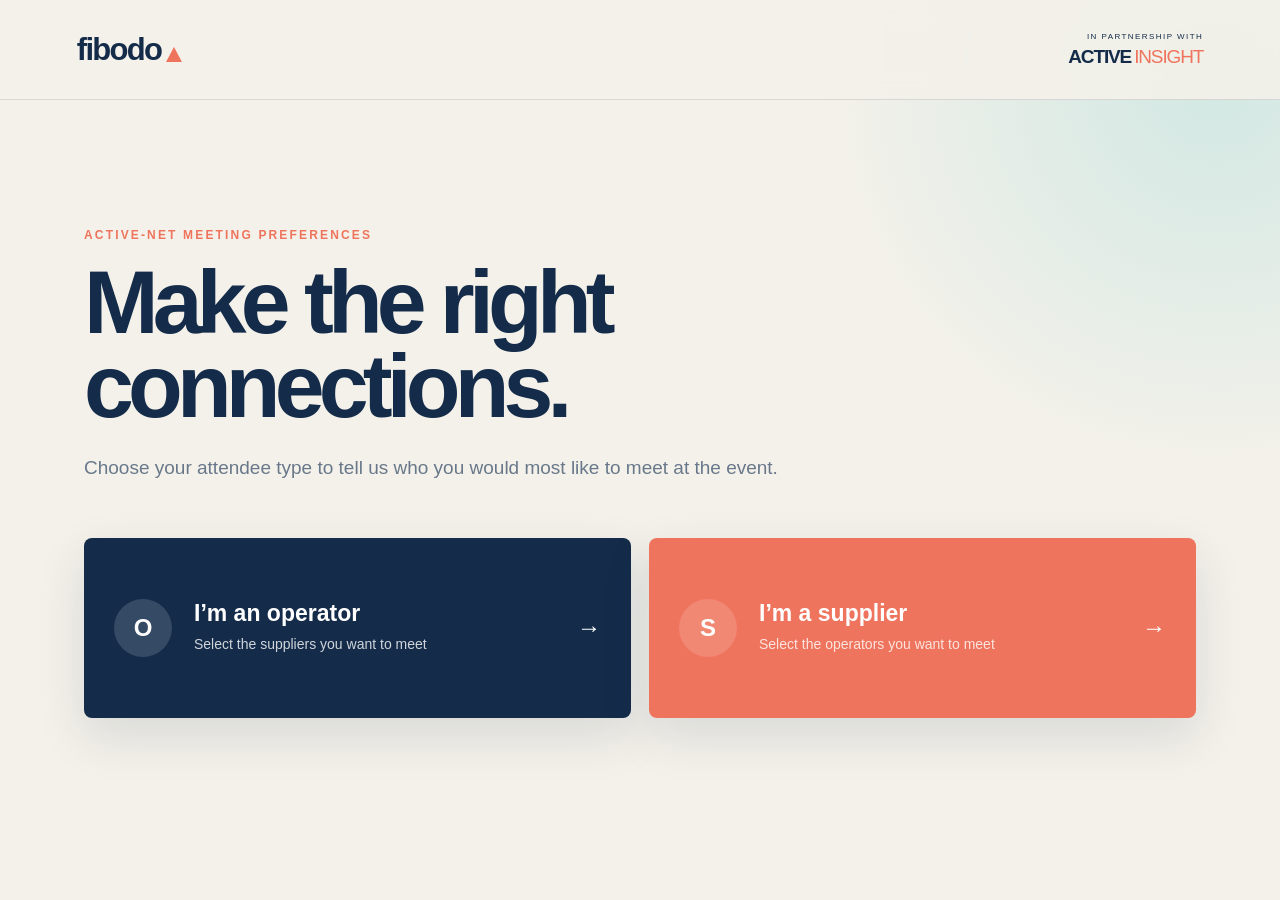
==== index.html @ 4c9e54e3 "Add" ====
<!doctype html>
<html lang="en">
<head>
  <meta charset="utf-8">
  <meta name="viewport" content="width=device-width, initial-scale=1">
  <meta name="description" content="Choose your active-net meeting preferences.">
  <title>fibodo Meeting Selector</title>
  <link rel="stylesheet" href="styles.css">
</head>
<body>
  <main class="site-shell">
    <header class="brand-header">
      <a href="index.html" class="fibodo-logo" aria-label="Meeting preferences home"><span>fibodo</span><i aria-hidden="true"></i></a>
      <div class="partner-lockup" aria-label="In partnership with Active Insight"><small>IN PARTNERSHIP WITH</small><strong>ACTIVE<span>INSIGHT</span></strong></div>
    </header>
    <section class="welcome">
      <div class="eyebrow">active-net meeting preferences</div>
      <h1>Make the right connections.</h1>
      <p>Choose your attendee type to tell us who you would most like to meet at the event.</p>
      <div class="journey-grid">
        <a href="operators.html" class="journey-card"><span class="journey-icon">O</span><span><strong>I’m an operator</strong><small>Select the suppliers you want to meet</small></span><b aria-hidden="true">→</b></a>
        <a href="suppliers.html" class="journey-card coral"><span class="journey-icon">S</span><span><strong>I’m a supplier</strong><small>Select the operators you want to meet</small></span><b aria-hidden="true">→</b></a>
      </div>
    </section>
  </main>
</body>
</html>
---- styles.css ----
:root{--navy:#142c4a;--coral:#ef745d;--aqua:#59c7cc;--cream:#f4f1ea;--ink:#18283b;--muted:#68788a;--line:#dce3e8;--white:#fff}*{box-sizing:border-box}html{scroll-behavior:smooth}body{margin:0;background:var(--cream);color:var(--ink);font-family:Arial,Helvetica,sans-serif}button,input{font:inherit}[hidden]{display:none!important}.site-shell{min-height:100vh;background:radial-gradient(circle at 95% 9%,rgba(89,199,204,.22),transparent 25rem),var(--cream)}
.brand-header{min-height:100px;display:flex;align-items:center;justify-content:space-between;padding:24px clamp(24px,6vw,88px);border-bottom:1px solid rgba(20,44,74,.12);background:rgba(244,241,234,.88);backdrop-filter:blur(12px)}.fibodo-logo{color:var(--navy);font-size:31px;font-weight:800;letter-spacing:-1.7px;text-decoration:none;display:flex;align-items:flex-end;gap:5px}.fibodo-logo i{width:0;height:0;border-left:8px solid transparent;border-right:8px solid transparent;border-bottom:15px solid var(--coral);margin-bottom:6px}.partner-lockup{text-align:right;color:var(--navy);line-height:1}.partner-lockup small{display:block;font-size:8px;letter-spacing:.18em;margin-bottom:6px}.partner-lockup strong{font-size:19px;letter-spacing:-.06em}.partner-lockup span{color:var(--coral);font-weight:400;margin-left:3px}
.welcome,.success-card{max-width:1160px;margin:0 auto;padding:clamp(72px,10vw,140px) 24px}.welcome h1,.form-hero h1,.success-card h1{color:var(--navy);font-size:clamp(48px,7vw,92px);line-height:.94;letter-spacing:-.065em;margin:18px 0 24px;max-width:900px}.welcome>p,.form-hero>p,.success-card p{color:var(--muted);font-size:19px;line-height:1.65;max-width:720px}.eyebrow{color:var(--coral);font-size:12px;font-weight:800;letter-spacing:.18em;text-transform:uppercase}.journey-grid{display:grid;grid-template-columns:1fr 1fr;gap:18px;margin-top:54px}.journey-card{min-height:180px;display:grid;grid-template-columns:auto 1fr auto;align-items:center;gap:22px;padding:30px;border-radius:8px;color:white;background:var(--navy);text-decoration:none;box-shadow:0 18px 50px rgba(20,44,74,.12);transition:transform .2s,box-shadow .2s}.journey-card:hover{transform:translateY(-4px);box-shadow:0 24px 60px rgba(20,44,74,.2)}.journey-card.coral{background:var(--coral)}.journey-icon{display:grid;place-items:center;width:58px;height:58px;border-radius:50%;background:rgba(255,255,255,.14);font-size:24px;font-weight:800}.journey-card strong,.journey-card small{display:block}.journey-card strong{font-size:23px;margin-bottom:8px}.journey-card small{opacity:.8;font-size:14px;line-height:1.4}.journey-card>b{font-size:24px}
.form-hero{background:var(--navy);color:white;padding:52px max(24px,calc((100vw - 1080px)/2));position:relative;overflow:hidden}.form-hero:after{content:"";position:absolute;width:280px;height:280px;border:72px solid var(--aqua);border-radius:50%;right:-90px;top:-110px;opacity:.24}.form-hero h1{color:white;font-size:clamp(43px,6vw,72px);max-width:820px;position:relative;z-index:1}.form-hero>p{color:#cbd8e4;position:relative;z-index:1}.back-link{color:#fff;display:inline-flex;gap:8px;align-items:center;text-decoration:none;font-size:14px;margin-bottom:48px;opacity:.75}.meeting-form{max-width:1080px;margin:0 auto;padding:64px 24px 0}fieldset{border:0;padding:0;margin:0 0 60px;min-width:0}legend,.selection-heading legend{color:var(--navy);font-size:30px;font-weight:800;letter-spacing:-.04em;margin-bottom:28px}.field-grid{display:grid;grid-template-columns:1fr 1fr;gap:22px}.field-grid label>span{display:block;font-size:13px;font-weight:700;margin-bottom:9px}.field-grid input,.search-box input{width:100%;height:54px;border-radius:5px;background:white;border:1px solid var(--line);padding:0 16px;outline:none}.field-grid input:focus,.search-box input:focus{border-color:var(--aqua);box-shadow:0 0 0 3px rgba(89,199,204,.18)}
.selection-heading{display:flex;justify-content:space-between;align-items:center}.selection-heading legend{margin:0}.selection-count{background:#dceff0;color:var(--navy);font-size:12px;font-weight:800;padding:9px 13px;border-radius:100px}.search-box{display:block;position:relative;margin:26px 0 18px}.search-box>span:first-child{position:absolute;left:16px;top:13px;font-size:24px;color:var(--muted);z-index:2}.search-box input{padding-left:48px}.company-grid{display:grid;grid-template-columns:repeat(3,1fr);gap:12px}.company-option{min-height:78px;background:#fff;border:1px solid var(--line);border-radius:6px;padding:14px;display:grid;grid-template-columns:42px 1fr auto;gap:12px;align-items:center;font-size:14px;font-weight:700;cursor:pointer;transition:border .18s,transform .18s,box-shadow .18s}.company-option:hover{border-color:var(--aqua);transform:translateY(-1px);box-shadow:0 8px 24px rgba(20,44,74,.07)}.company-mark{width:42px;height:42px;display:grid;place-items:center;border-radius:50%;background:var(--navy);color:white;font-size:17px}.company-option input{appearance:none;width:22px;height:22px;border:1px solid #aebbc7;border-radius:4px;display:grid;place-content:center;cursor:pointer}.company-option input:before{content:"✓";color:white;font-size:15px;font-weight:900;transform:scale(0);transition:transform .12s}.company-option input:checked{background:var(--coral);border-color:var(--coral)}.company-option input:checked:before{transform:scale(1)}.company-option input:focus-visible{outline:3px solid rgba(89,199,204,.4);outline-offset:2px}
.submit-bar{position:sticky;bottom:0;background:var(--white);box-shadow:0 -10px 35px rgba(20,44,74,.09);border-radius:8px 8px 0 0;padding:18px 22px;display:flex;align-items:center;justify-content:space-between;z-index:5}.submit-bar>div{display:flex;align-items:baseline;gap:8px}.submit-bar strong{color:var(--coral);font-size:24px}.submit-bar span{color:var(--muted);font-size:13px}.submit-bar button{height:49px;padding:0 25px;border:0;border-radius:4px;background:var(--coral);color:#fff;font-weight:800;cursor:pointer}.submit-bar button:hover{background:#dc624d}.submit-bar button:disabled{background:#a9b2ba;cursor:not-allowed}.form-error{color:#b42318;text-align:right;margin:10px 0 0;font-size:14px}.empty-state{text-align:center;padding:40px;color:var(--muted)}footer{text-align:center;color:var(--muted);padding:40px 24px;font-size:12px}footer strong{color:var(--navy)}.success-card{text-align:center;max-width:760px}.success-tick{display:grid;place-items:center;width:58px;height:58px;border-radius:50%;background:var(--coral);color:white;font-size:30px;margin:0 auto 28px}.success-card h1{font-size:72px}.success-card p{margin:0 auto 28px}.success-card a{color:var(--navy);font-weight:800}.sr-only{position:absolute;width:1px;height:1px;padding:0;margin:-1px;overflow:hidden;clip:rect(0,0,0,0);white-space:nowrap;border:0}
@media(max-width:800px){.journey-grid,.field-grid{grid-template-columns:1fr}.company-grid{grid-template-columns:1fr 1fr}.brand-header{min-height:84px}.meeting-form{padding-top:44px}.form-hero{padding-top:34px}.back-link{margin-bottom:36px}}@media(max-width:560px){.partner-lockup small{display:none}.partner-lockup strong{font-size:15px}.company-grid{grid-template-columns:1fr}.journey-card{min-height:150px;padding:22px;grid-template-columns:auto 1fr}.journey-card>b{display:none}.submit-bar{margin:0 -10px}.selection-heading{align-items:flex-end}.welcome h1{font-size:54px}.form-hero h1{font-size:44px}.success-card h1{font-size:58px}}@media(prefers-reduced-motion:reduce){*{scroll-behavior:auto!important;transition:none!important}}
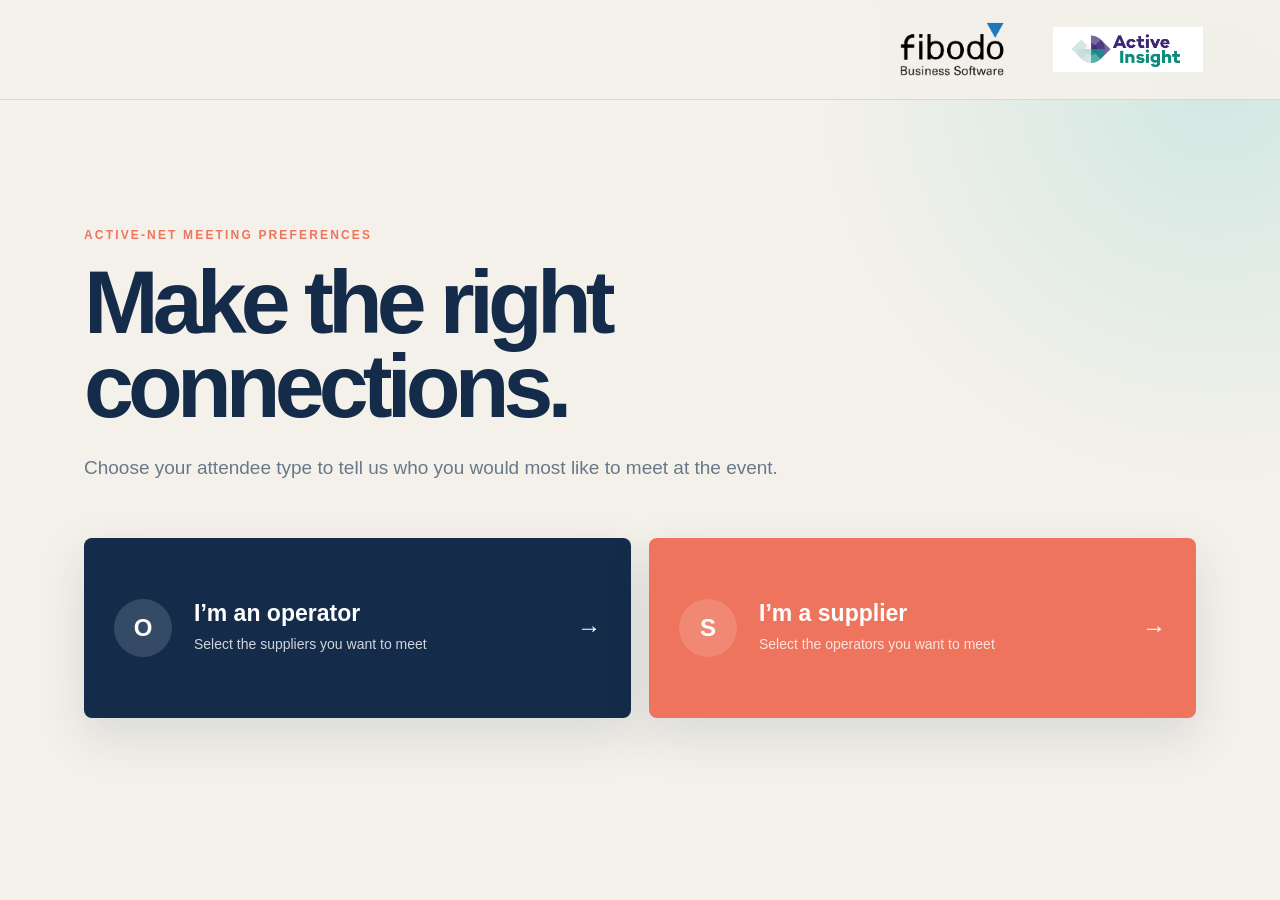
==== commit 23998d8b: "Add Co-authored-by: Codex <noreply@openai.com>" ====
--- a/index.html
+++ b/index.html
@@ -10,8 +10,10 @@
 <body>
   <main class="site-shell">
     <header class="brand-header">
-      <a href="index.html" class="fibodo-logo" aria-label="Meeting preferences home"><span>fibodo</span><i aria-hidden="true"></i></a>
-      <div class="partner-lockup" aria-label="In partnership with Active Insight"><small>IN PARTNERSHIP WITH</small><strong>ACTIVE<span>INSIGHT</span></strong></div>
+      <div class="brand-logos">
+        <a href="index.html" aria-label="Meeting preferences home"><img class="fibodo-logo" src="fibodo-logo.svg" alt="fibodo"></a>
+        <img class="active-insight-logo" src="ACT232-active-insight-logo_jpg-e1696514725689.jpg" alt="Active Insight">
+      </div>
     </header>
     <section class="welcome">
       <div class="eyebrow">active-net meeting preferences</div>
--- a/styles.css
+++ b/styles.css
@@ -1,7 +1,7 @@
 :root{--navy:#142c4a;--coral:#ef745d;--aqua:#59c7cc;--cream:#f4f1ea;--ink:#18283b;--muted:#68788a;--line:#dce3e8;--white:#fff}*{box-sizing:border-box}html{scroll-behavior:smooth}body{margin:0;background:var(--cream);color:var(--ink);font-family:Arial,Helvetica,sans-serif}button,input{font:inherit}[hidden]{display:none!important}.site-shell{min-height:100vh;background:radial-gradient(circle at 95% 9%,rgba(89,199,204,.22),transparent 25rem),var(--cream)}
-.brand-header{min-height:100px;display:flex;align-items:center;justify-content:space-between;padding:24px clamp(24px,6vw,88px);border-bottom:1px solid rgba(20,44,74,.12);background:rgba(244,241,234,.88);backdrop-filter:blur(12px)}.fibodo-logo{color:var(--navy);font-size:31px;font-weight:800;letter-spacing:-1.7px;text-decoration:none;display:flex;align-items:flex-end;gap:5px}.fibodo-logo i{width:0;height:0;border-left:8px solid transparent;border-right:8px solid transparent;border-bottom:15px solid var(--coral);margin-bottom:6px}.partner-lockup{text-align:right;color:var(--navy);line-height:1}.partner-lockup small{display:block;font-size:8px;letter-spacing:.18em;margin-bottom:6px}.partner-lockup strong{font-size:19px;letter-spacing:-.06em}.partner-lockup span{color:var(--coral);font-weight:400;margin-left:3px}
+.brand-header{min-height:100px;display:flex;align-items:center;justify-content:flex-end;padding:16px clamp(24px,6vw,88px);border-bottom:1px solid rgba(20,44,74,.12);background:rgba(244,241,234,.88);backdrop-filter:blur(12px)}.brand-logos{display:flex;align-items:center;justify-content:flex-end;gap:clamp(14px,2vw,28px)}.brand-logos a{display:flex;align-items:center}.fibodo-logo{display:block;width:clamp(112px,12vw,150px);height:auto}.active-insight-logo{display:block;width:clamp(112px,12vw,150px);height:56px;object-fit:contain}
 .welcome,.success-card{max-width:1160px;margin:0 auto;padding:clamp(72px,10vw,140px) 24px}.welcome h1,.form-hero h1,.success-card h1{color:var(--navy);font-size:clamp(48px,7vw,92px);line-height:.94;letter-spacing:-.065em;margin:18px 0 24px;max-width:900px}.welcome>p,.form-hero>p,.success-card p{color:var(--muted);font-size:19px;line-height:1.65;max-width:720px}.eyebrow{color:var(--coral);font-size:12px;font-weight:800;letter-spacing:.18em;text-transform:uppercase}.journey-grid{display:grid;grid-template-columns:1fr 1fr;gap:18px;margin-top:54px}.journey-card{min-height:180px;display:grid;grid-template-columns:auto 1fr auto;align-items:center;gap:22px;padding:30px;border-radius:8px;color:white;background:var(--navy);text-decoration:none;box-shadow:0 18px 50px rgba(20,44,74,.12);transition:transform .2s,box-shadow .2s}.journey-card:hover{transform:translateY(-4px);box-shadow:0 24px 60px rgba(20,44,74,.2)}.journey-card.coral{background:var(--coral)}.journey-icon{display:grid;place-items:center;width:58px;height:58px;border-radius:50%;background:rgba(255,255,255,.14);font-size:24px;font-weight:800}.journey-card strong,.journey-card small{display:block}.journey-card strong{font-size:23px;margin-bottom:8px}.journey-card small{opacity:.8;font-size:14px;line-height:1.4}.journey-card>b{font-size:24px}
 .form-hero{background:var(--navy);color:white;padding:52px max(24px,calc((100vw - 1080px)/2));position:relative;overflow:hidden}.form-hero:after{content:"";position:absolute;width:280px;height:280px;border:72px solid var(--aqua);border-radius:50%;right:-90px;top:-110px;opacity:.24}.form-hero h1{color:white;font-size:clamp(43px,6vw,72px);max-width:820px;position:relative;z-index:1}.form-hero>p{color:#cbd8e4;position:relative;z-index:1}.back-link{color:#fff;display:inline-flex;gap:8px;align-items:center;text-decoration:none;font-size:14px;margin-bottom:48px;opacity:.75}.meeting-form{max-width:1080px;margin:0 auto;padding:64px 24px 0}fieldset{border:0;padding:0;margin:0 0 60px;min-width:0}legend,.selection-heading legend{color:var(--navy);font-size:30px;font-weight:800;letter-spacing:-.04em;margin-bottom:28px}.field-grid{display:grid;grid-template-columns:1fr 1fr;gap:22px}.field-grid label>span{display:block;font-size:13px;font-weight:700;margin-bottom:9px}.field-grid input,.search-box input{width:100%;height:54px;border-radius:5px;background:white;border:1px solid var(--line);padding:0 16px;outline:none}.field-grid input:focus,.search-box input:focus{border-color:var(--aqua);box-shadow:0 0 0 3px rgba(89,199,204,.18)}
 .selection-heading{display:flex;justify-content:space-between;align-items:center}.selection-heading legend{margin:0}.selection-count{background:#dceff0;color:var(--navy);font-size:12px;font-weight:800;padding:9px 13px;border-radius:100px}.search-box{display:block;position:relative;margin:26px 0 18px}.search-box>span:first-child{position:absolute;left:16px;top:13px;font-size:24px;color:var(--muted);z-index:2}.search-box input{padding-left:48px}.company-grid{display:grid;grid-template-columns:repeat(3,1fr);gap:12px}.company-option{min-height:78px;background:#fff;border:1px solid var(--line);border-radius:6px;padding:14px;display:grid;grid-template-columns:42px 1fr auto;gap:12px;align-items:center;font-size:14px;font-weight:700;cursor:pointer;transition:border .18s,transform .18s,box-shadow .18s}.company-option:hover{border-color:var(--aqua);transform:translateY(-1px);box-shadow:0 8px 24px rgba(20,44,74,.07)}.company-mark{width:42px;height:42px;display:grid;place-items:center;border-radius:50%;background:var(--navy);color:white;font-size:17px}.company-option input{appearance:none;width:22px;height:22px;border:1px solid #aebbc7;border-radius:4px;display:grid;place-content:center;cursor:pointer}.company-option input:before{content:"✓";color:white;font-size:15px;font-weight:900;transform:scale(0);transition:transform .12s}.company-option input:checked{background:var(--coral);border-color:var(--coral)}.company-option input:checked:before{transform:scale(1)}.company-option input:focus-visible{outline:3px solid rgba(89,199,204,.4);outline-offset:2px}
 .submit-bar{position:sticky;bottom:0;background:var(--white);box-shadow:0 -10px 35px rgba(20,44,74,.09);border-radius:8px 8px 0 0;padding:18px 22px;display:flex;align-items:center;justify-content:space-between;z-index:5}.submit-bar>div{display:flex;align-items:baseline;gap:8px}.submit-bar strong{color:var(--coral);font-size:24px}.submit-bar span{color:var(--muted);font-size:13px}.submit-bar button{height:49px;padding:0 25px;border:0;border-radius:4px;background:var(--coral);color:#fff;font-weight:800;cursor:pointer}.submit-bar button:hover{background:#dc624d}.submit-bar button:disabled{background:#a9b2ba;cursor:not-allowed}.form-error{color:#b42318;text-align:right;margin:10px 0 0;font-size:14px}.empty-state{text-align:center;padding:40px;color:var(--muted)}footer{text-align:center;color:var(--muted);padding:40px 24px;font-size:12px}footer strong{color:var(--navy)}.success-card{text-align:center;max-width:760px}.success-tick{display:grid;place-items:center;width:58px;height:58px;border-radius:50%;background:var(--coral);color:white;font-size:30px;margin:0 auto 28px}.success-card h1{font-size:72px}.success-card p{margin:0 auto 28px}.success-card a{color:var(--navy);font-weight:800}.sr-only{position:absolute;width:1px;height:1px;padding:0;margin:-1px;overflow:hidden;clip:rect(0,0,0,0);white-space:nowrap;border:0}
-@media(max-width:800px){.journey-grid,.field-grid{grid-template-columns:1fr}.company-grid{grid-template-columns:1fr 1fr}.brand-header{min-height:84px}.meeting-form{padding-top:44px}.form-hero{padding-top:34px}.back-link{margin-bottom:36px}}@media(max-width:560px){.partner-lockup small{display:none}.partner-lockup strong{font-size:15px}.company-grid{grid-template-columns:1fr}.journey-card{min-height:150px;padding:22px;grid-template-columns:auto 1fr}.journey-card>b{display:none}.submit-bar{margin:0 -10px}.selection-heading{align-items:flex-end}.welcome h1{font-size:54px}.form-hero h1{font-size:44px}.success-card h1{font-size:58px}}@media(prefers-reduced-motion:reduce){*{scroll-behavior:auto!important;transition:none!important}}
+@media(max-width:800px){.journey-grid,.field-grid{grid-template-columns:1fr}.company-grid{grid-template-columns:1fr 1fr}.brand-header{min-height:84px}.meeting-form{padding-top:44px}.form-hero{padding-top:34px}.back-link{margin-bottom:36px}}@media(max-width:560px){.brand-header{padding-block:12px}.brand-logos{gap:12px}.fibodo-logo,.active-insight-logo{width:100px}.active-insight-logo{height:48px}.company-grid{grid-template-columns:1fr}.journey-card{min-height:150px;padding:22px;grid-template-columns:auto 1fr}.journey-card>b{display:none}.submit-bar{margin:0 -10px}.selection-heading{align-items:flex-end}.welcome h1{font-size:54px}.form-hero h1{font-size:44px}.success-card h1{font-size:58px}}@media(prefers-reduced-motion:reduce){*{scroll-behavior:auto!important;transition:none!important}}
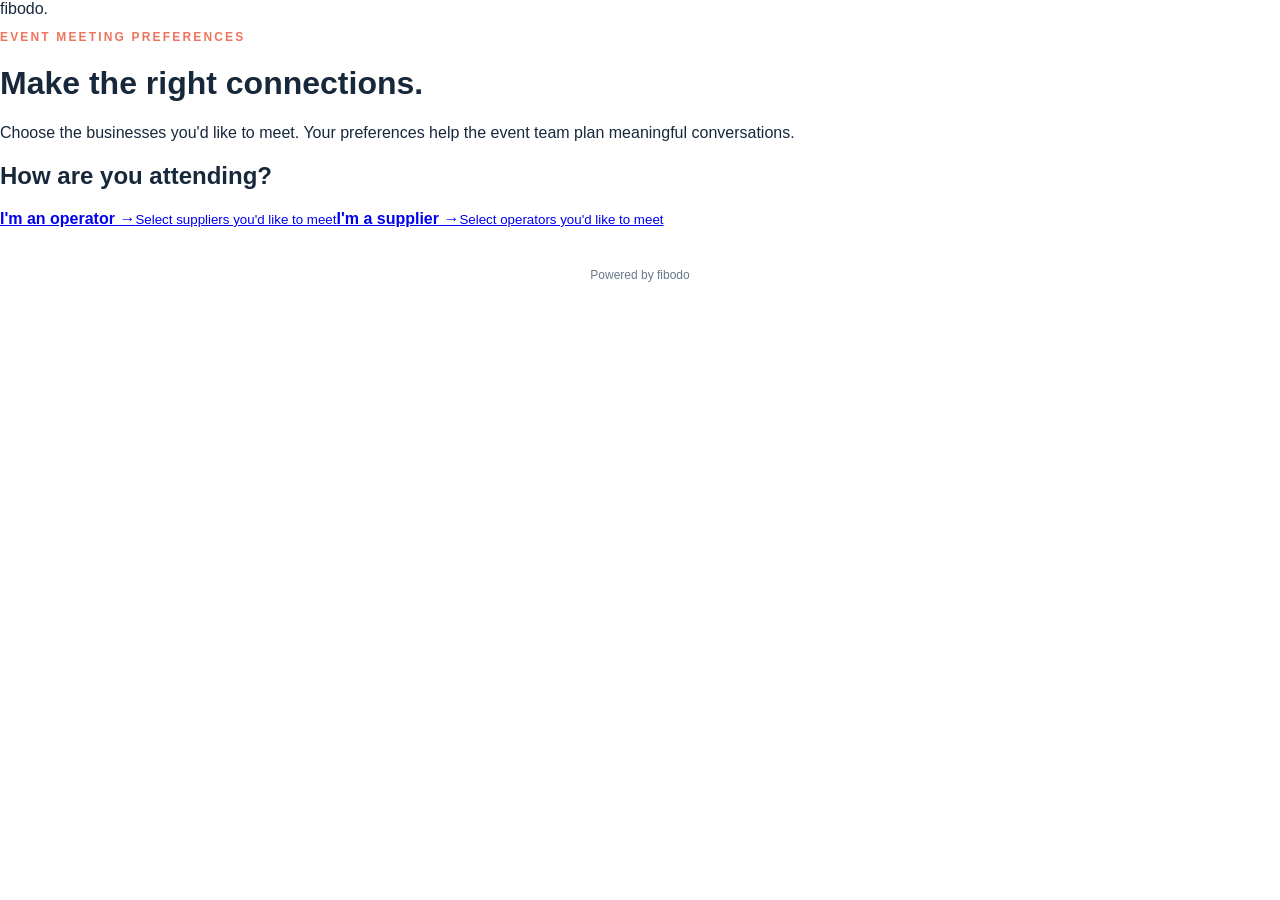
==== commit 2f430d8e: "Add" ====
--- a/index.html
+++ b/index.html
@@ -1,29 +1,32 @@
 <!doctype html>
 <html lang="en">
+
 <head>
-  <meta charset="utf-8">
-  <meta name="viewport" content="width=device-width, initial-scale=1">
-  <meta name="description" content="Choose your active-net meeting preferences.">
-  <title>fibodo Meeting Selector</title>
-  <link rel="stylesheet" href="styles.css">
+    <meta charset="utf-8">
+    <meta name="viewport" content="width=device-width,initial-scale=1">
+    <title>Meeting Selector | fibodo</title>
+    <link rel="stylesheet" href="styles.css">
 </head>
+
 <body>
-  <main class="site-shell">
-    <header class="brand-header">
-      <div class="brand-logos">
-        <a href="index.html" aria-label="Meeting preferences home"><img class="fibodo-logo" src="fibodo-logo.svg" alt="fibodo"></a>
-        <img class="active-insight-logo" src="ACT232-active-insight-logo_jpg-e1696514725689.jpg" alt="Active Insight">
-      </div>
-    </header>
-    <section class="welcome">
-      <div class="eyebrow">active-net meeting preferences</div>
-      <h1>Make the right connections.</h1>
-      <p>Choose your attendee type to tell us who you would most like to meet at the event.</p>
-      <div class="journey-grid">
-        <a href="operators.html" class="journey-card"><span class="journey-icon">O</span><span><strong>I’m an operator</strong><small>Select the suppliers you want to meet</small></span><b aria-hidden="true">→</b></a>
-        <a href="suppliers.html" class="journey-card coral"><span class="journey-icon">S</span><span><strong>I’m a supplier</strong><small>Select the operators you want to meet</small></span><b aria-hidden="true">→</b></a>
-      </div>
-    </section>
-  </main>
+    <main class="wrap">
+        <header>
+            <div class="brand">fibodo<span>.</span></div>
+            <p class="eyebrow">EVENT MEETING PREFERENCES</p>
+            <h1>Make the right connections.</h1>
+            <p class="intro">Choose the businesses you'd like to meet. Your preferences help the event team plan
+                meaningful conversations.</p>
+        </header>
+        <section class="panel">
+            <div id="choice">
+                <h2>How are you attending?</h2>
+                <div class="roles"><a class="role" href="operators.html"><strong>I'm an operator →</strong><small>Select
+                            suppliers you'd like to meet</small></a><a class="role" href="suppliers.html"><strong>I'm a
+                            supplier →</strong><small>Select operators you'd like to meet</small></a></div>
+            </div>
+        </section>
+        <footer>Powered by fibodo</footer>
+    </main>
 </body>
-</html>
+
+</html>
--- a/styles.css
+++ b/styles.css
@@ -1,7 +1,7 @@
-:root{--navy:#142c4a;--coral:#ef745d;--aqua:#59c7cc;--cream:#f4f1ea;--ink:#18283b;--muted:#68788a;--line:#dce3e8;--white:#fff}*{box-sizing:border-box}html{scroll-behavior:smooth}body{margin:0;background:var(--cream);color:var(--ink);font-family:Arial,Helvetica,sans-serif}button,input{font:inherit}[hidden]{display:none!important}.site-shell{min-height:100vh;background:radial-gradient(circle at 95% 9%,rgba(89,199,204,.22),transparent 25rem),var(--cream)}
-.brand-header{min-height:100px;display:flex;align-items:center;justify-content:flex-end;padding:16px clamp(24px,6vw,88px);border-bottom:1px solid rgba(20,44,74,.12);background:rgba(244,241,234,.88);backdrop-filter:blur(12px)}.brand-logos{display:flex;align-items:center;justify-content:flex-end;gap:clamp(14px,2vw,28px)}.brand-logos a{display:flex;align-items:center}.fibodo-logo{display:block;width:clamp(112px,12vw,150px);height:auto}.active-insight-logo{display:block;width:clamp(112px,12vw,150px);height:56px;object-fit:contain}
+:root{--navy:#142c4a;--coral:#ef745d;--aqua:#59c7cc;--cream:#f4f1ea;--ink:#18283b;--muted:#68788a;--line:#dce3e8;--white:#fff}*{box-sizing:border-box}html{scroll-behavior:smooth}body{margin:0;background:var(--white);color:var(--ink);font-family:Arial,Helvetica,sans-serif}button,input{font:inherit}[hidden]{display:none!important}.site-shell{min-height:100vh;background:var(--white)}
+.brand-header{min-height:100px;display:flex;align-items:center;justify-content:flex-end;padding:16px clamp(24px,6vw,88px);border-bottom:1px solid rgba(20,44,74,.12);background:var(--white)}.brand-logos{display:flex;align-items:center;justify-content:flex-end;gap:clamp(14px,2vw,28px)}.brand-logos a{display:flex;align-items:center}.fibodo-logo,.active-insight-logo{display:block;width:clamp(112px,12vw,150px);height:56px;object-fit:contain}
 .welcome,.success-card{max-width:1160px;margin:0 auto;padding:clamp(72px,10vw,140px) 24px}.welcome h1,.form-hero h1,.success-card h1{color:var(--navy);font-size:clamp(48px,7vw,92px);line-height:.94;letter-spacing:-.065em;margin:18px 0 24px;max-width:900px}.welcome>p,.form-hero>p,.success-card p{color:var(--muted);font-size:19px;line-height:1.65;max-width:720px}.eyebrow{color:var(--coral);font-size:12px;font-weight:800;letter-spacing:.18em;text-transform:uppercase}.journey-grid{display:grid;grid-template-columns:1fr 1fr;gap:18px;margin-top:54px}.journey-card{min-height:180px;display:grid;grid-template-columns:auto 1fr auto;align-items:center;gap:22px;padding:30px;border-radius:8px;color:white;background:var(--navy);text-decoration:none;box-shadow:0 18px 50px rgba(20,44,74,.12);transition:transform .2s,box-shadow .2s}.journey-card:hover{transform:translateY(-4px);box-shadow:0 24px 60px rgba(20,44,74,.2)}.journey-card.coral{background:var(--coral)}.journey-icon{display:grid;place-items:center;width:58px;height:58px;border-radius:50%;background:rgba(255,255,255,.14);font-size:24px;font-weight:800}.journey-card strong,.journey-card small{display:block}.journey-card strong{font-size:23px;margin-bottom:8px}.journey-card small{opacity:.8;font-size:14px;line-height:1.4}.journey-card>b{font-size:24px}
-.form-hero{background:var(--navy);color:white;padding:52px max(24px,calc((100vw - 1080px)/2));position:relative;overflow:hidden}.form-hero:after{content:"";position:absolute;width:280px;height:280px;border:72px solid var(--aqua);border-radius:50%;right:-90px;top:-110px;opacity:.24}.form-hero h1{color:white;font-size:clamp(43px,6vw,72px);max-width:820px;position:relative;z-index:1}.form-hero>p{color:#cbd8e4;position:relative;z-index:1}.back-link{color:#fff;display:inline-flex;gap:8px;align-items:center;text-decoration:none;font-size:14px;margin-bottom:48px;opacity:.75}.meeting-form{max-width:1080px;margin:0 auto;padding:64px 24px 0}fieldset{border:0;padding:0;margin:0 0 60px;min-width:0}legend,.selection-heading legend{color:var(--navy);font-size:30px;font-weight:800;letter-spacing:-.04em;margin-bottom:28px}.field-grid{display:grid;grid-template-columns:1fr 1fr;gap:22px}.field-grid label>span{display:block;font-size:13px;font-weight:700;margin-bottom:9px}.field-grid input,.search-box input{width:100%;height:54px;border-radius:5px;background:white;border:1px solid var(--line);padding:0 16px;outline:none}.field-grid input:focus,.search-box input:focus{border-color:var(--aqua);box-shadow:0 0 0 3px rgba(89,199,204,.18)}
-.selection-heading{display:flex;justify-content:space-between;align-items:center}.selection-heading legend{margin:0}.selection-count{background:#dceff0;color:var(--navy);font-size:12px;font-weight:800;padding:9px 13px;border-radius:100px}.search-box{display:block;position:relative;margin:26px 0 18px}.search-box>span:first-child{position:absolute;left:16px;top:13px;font-size:24px;color:var(--muted);z-index:2}.search-box input{padding-left:48px}.company-grid{display:grid;grid-template-columns:repeat(3,1fr);gap:12px}.company-option{min-height:78px;background:#fff;border:1px solid var(--line);border-radius:6px;padding:14px;display:grid;grid-template-columns:42px 1fr auto;gap:12px;align-items:center;font-size:14px;font-weight:700;cursor:pointer;transition:border .18s,transform .18s,box-shadow .18s}.company-option:hover{border-color:var(--aqua);transform:translateY(-1px);box-shadow:0 8px 24px rgba(20,44,74,.07)}.company-mark{width:42px;height:42px;display:grid;place-items:center;border-radius:50%;background:var(--navy);color:white;font-size:17px}.company-option input{appearance:none;width:22px;height:22px;border:1px solid #aebbc7;border-radius:4px;display:grid;place-content:center;cursor:pointer}.company-option input:before{content:"✓";color:white;font-size:15px;font-weight:900;transform:scale(0);transition:transform .12s}.company-option input:checked{background:var(--coral);border-color:var(--coral)}.company-option input:checked:before{transform:scale(1)}.company-option input:focus-visible{outline:3px solid rgba(89,199,204,.4);outline-offset:2px}
+.form-hero{background:var(--navy);color:white;padding:42px max(24px,calc((100vw - 1080px)/2)) 64px;position:relative;overflow:hidden}.form-hero:after{content:"";position:absolute;width:280px;height:280px;border:72px solid var(--aqua);border-radius:50%;right:-90px;top:-110px;opacity:.2}.hero-grid{display:grid;grid-template-columns:minmax(0,1.02fr) minmax(360px,.98fr);gap:clamp(44px,7vw,88px);position:relative;z-index:1}.hero-heading{padding-top:10px}.form-hero h1{color:white;font-size:clamp(44px,5.6vw,70px);line-height:.98;max-width:650px;margin:16px 0 24px;position:relative;z-index:1}.hero-heading>p:not(.hero-lead){color:#cbd8e4;font-size:17px;line-height:1.65;max-width:580px}.hero-lead{color:white;font-size:clamp(22px,2.5vw,30px);font-weight:800;letter-spacing:-.03em;margin:0 0 14px}.hero-details{align-self:start;background:rgba(255,255,255,.08);border:1px solid rgba(255,255,255,.14);border-radius:12px;padding:clamp(24px,3vw,34px);box-shadow:0 24px 60px rgba(4,15,29,.18);backdrop-filter:blur(3px)}.hero-details>p{color:#e5edf4;font-size:15px;line-height:1.62;margin:0 0 16px}.hero-details .deadline{display:inline-flex;align-items:center;gap:10px;background:var(--aqua);color:var(--navy);border-radius:100px;padding:8px 14px;font-size:13px;font-weight:800;margin:2px 0 18px}.deadline span{font-size:10px;letter-spacing:.1em;text-transform:uppercase;border-right:1px solid rgba(20,44,74,.25);padding-right:10px}.hero-details .reassurance{border-left:3px solid var(--coral);padding-left:16px;margin-top:22px}.hero-details .thank-you{color:white;font-size:17px;font-weight:800;margin:20px 0 0}.back-link{color:#fff;display:inline-flex;gap:8px;align-items:center;text-decoration:none;font-size:14px;margin-bottom:38px;opacity:.75}.meeting-form{max-width:1080px;margin:0 auto;padding:64px 24px 0}fieldset{border:0;padding:0;margin:0 0 60px;min-width:0}legend,.selection-heading h2{color:var(--navy);font-size:30px;font-weight:800;letter-spacing:-.04em;margin-bottom:28px}.field-grid{display:grid;grid-template-columns:1fr 1fr;gap:22px}.field-grid label>span{display:block;font-size:13px;font-weight:700;margin-bottom:9px}.field-grid input,.search-box input{width:100%;height:54px;border-radius:5px;background:white;border:1px solid var(--line);padding:0 16px;outline:none}.field-grid input:focus,.search-box input:focus{border-color:var(--aqua);box-shadow:0 0 0 3px rgba(89,199,204,.18)}
+.selection-heading{display:flex;justify-content:space-between;align-items:center;gap:24px}.selection-heading h2{margin:0}.selection-heading p{color:var(--muted);font-size:14px;line-height:1.5;margin:8px 0 0}.selection-count{flex:none;background:#dceff0;color:var(--navy);font-size:12px;font-weight:800;padding:9px 13px;border-radius:100px}.search-box{display:block;position:relative;margin:26px 0 18px}.search-box>span:first-child{position:absolute;left:16px;top:13px;font-size:24px;color:var(--muted);z-index:2}.search-box input{padding-left:48px}.company-grid{display:grid;grid-template-columns:repeat(3,1fr);gap:12px}.company-option{min-height:78px;background:#fff;border:1px solid var(--line);border-radius:6px;padding:14px;display:grid;grid-template-columns:42px 1fr auto;gap:12px;align-items:center;font-size:14px;font-weight:700;cursor:pointer;transition:border .18s,transform .18s,box-shadow .18s}.company-option:hover{border-color:var(--aqua);transform:translateY(-1px);box-shadow:0 8px 24px rgba(20,44,74,.07)}.company-option:has(input:checked){border-color:var(--coral);box-shadow:0 7px 22px rgba(239,116,93,.12)}.company-option:has(input:disabled){opacity:.48;cursor:not-allowed}.company-mark{width:42px;height:42px;display:grid;place-items:center;border-radius:50%;background:var(--navy);color:white;font-size:17px}.company-option input{appearance:none;width:22px;height:22px;border:1px solid #aebbc7;border-radius:4px;display:grid;place-content:center;cursor:pointer}.company-option input:before{content:"✓";color:white;font-size:15px;font-weight:900;transform:scale(0);transition:transform .12s}.company-option input:checked{background:var(--coral);border-color:var(--coral)}.company-option input:checked:before{transform:scale(1)}.company-option input:focus-visible{outline:3px solid rgba(89,199,204,.4);outline-offset:2px}.company-option input:disabled{cursor:not-allowed}
 .submit-bar{position:sticky;bottom:0;background:var(--white);box-shadow:0 -10px 35px rgba(20,44,74,.09);border-radius:8px 8px 0 0;padding:18px 22px;display:flex;align-items:center;justify-content:space-between;z-index:5}.submit-bar>div{display:flex;align-items:baseline;gap:8px}.submit-bar strong{color:var(--coral);font-size:24px}.submit-bar span{color:var(--muted);font-size:13px}.submit-bar button{height:49px;padding:0 25px;border:0;border-radius:4px;background:var(--coral);color:#fff;font-weight:800;cursor:pointer}.submit-bar button:hover{background:#dc624d}.submit-bar button:disabled{background:#a9b2ba;cursor:not-allowed}.form-error{color:#b42318;text-align:right;margin:10px 0 0;font-size:14px}.empty-state{text-align:center;padding:40px;color:var(--muted)}footer{text-align:center;color:var(--muted);padding:40px 24px;font-size:12px}footer strong{color:var(--navy)}.success-card{text-align:center;max-width:760px}.success-tick{display:grid;place-items:center;width:58px;height:58px;border-radius:50%;background:var(--coral);color:white;font-size:30px;margin:0 auto 28px}.success-card h1{font-size:72px}.success-card p{margin:0 auto 28px}.success-card a{color:var(--navy);font-weight:800}.sr-only{position:absolute;width:1px;height:1px;padding:0;margin:-1px;overflow:hidden;clip:rect(0,0,0,0);white-space:nowrap;border:0}
-@media(max-width:800px){.journey-grid,.field-grid{grid-template-columns:1fr}.company-grid{grid-template-columns:1fr 1fr}.brand-header{min-height:84px}.meeting-form{padding-top:44px}.form-hero{padding-top:34px}.back-link{margin-bottom:36px}}@media(max-width:560px){.brand-header{padding-block:12px}.brand-logos{gap:12px}.fibodo-logo,.active-insight-logo{width:100px}.active-insight-logo{height:48px}.company-grid{grid-template-columns:1fr}.journey-card{min-height:150px;padding:22px;grid-template-columns:auto 1fr}.journey-card>b{display:none}.submit-bar{margin:0 -10px}.selection-heading{align-items:flex-end}.welcome h1{font-size:54px}.form-hero h1{font-size:44px}.success-card h1{font-size:58px}}@media(prefers-reduced-motion:reduce){*{scroll-behavior:auto!important;transition:none!important}}
+@media(max-width:900px){.hero-grid{grid-template-columns:1fr;gap:34px}.hero-heading>p:not(.hero-lead){max-width:680px}.hero-details{max-width:680px}}@media(max-width:800px){.journey-grid,.field-grid{grid-template-columns:1fr}.company-grid{grid-template-columns:1fr 1fr}.brand-header{min-height:84px}.meeting-form{padding-top:44px}.form-hero{padding-top:34px}.back-link{margin-bottom:36px}}@media(max-width:560px){.brand-header{padding-block:12px}.brand-logos{gap:12px}.fibodo-logo,.active-insight-logo{width:100px;height:48px}.company-grid{grid-template-columns:1fr}.journey-card{min-height:150px;padding:22px;grid-template-columns:auto 1fr}.journey-card>b{display:none}.submit-bar{margin:0 -10px}.submit-bar span{display:none}.selection-heading{align-items:flex-start;flex-direction:column;gap:15px}.welcome h1{font-size:54px}.form-hero h1{font-size:42px}.hero-details{padding:22px}.hero-details .deadline{align-items:flex-start;flex-direction:column;gap:3px;border-radius:8px}.deadline span{border-right:0;padding-right:0}.success-card h1{font-size:58px}}@media(prefers-reduced-motion:reduce){*{scroll-behavior:auto!important;transition:none!important}}
